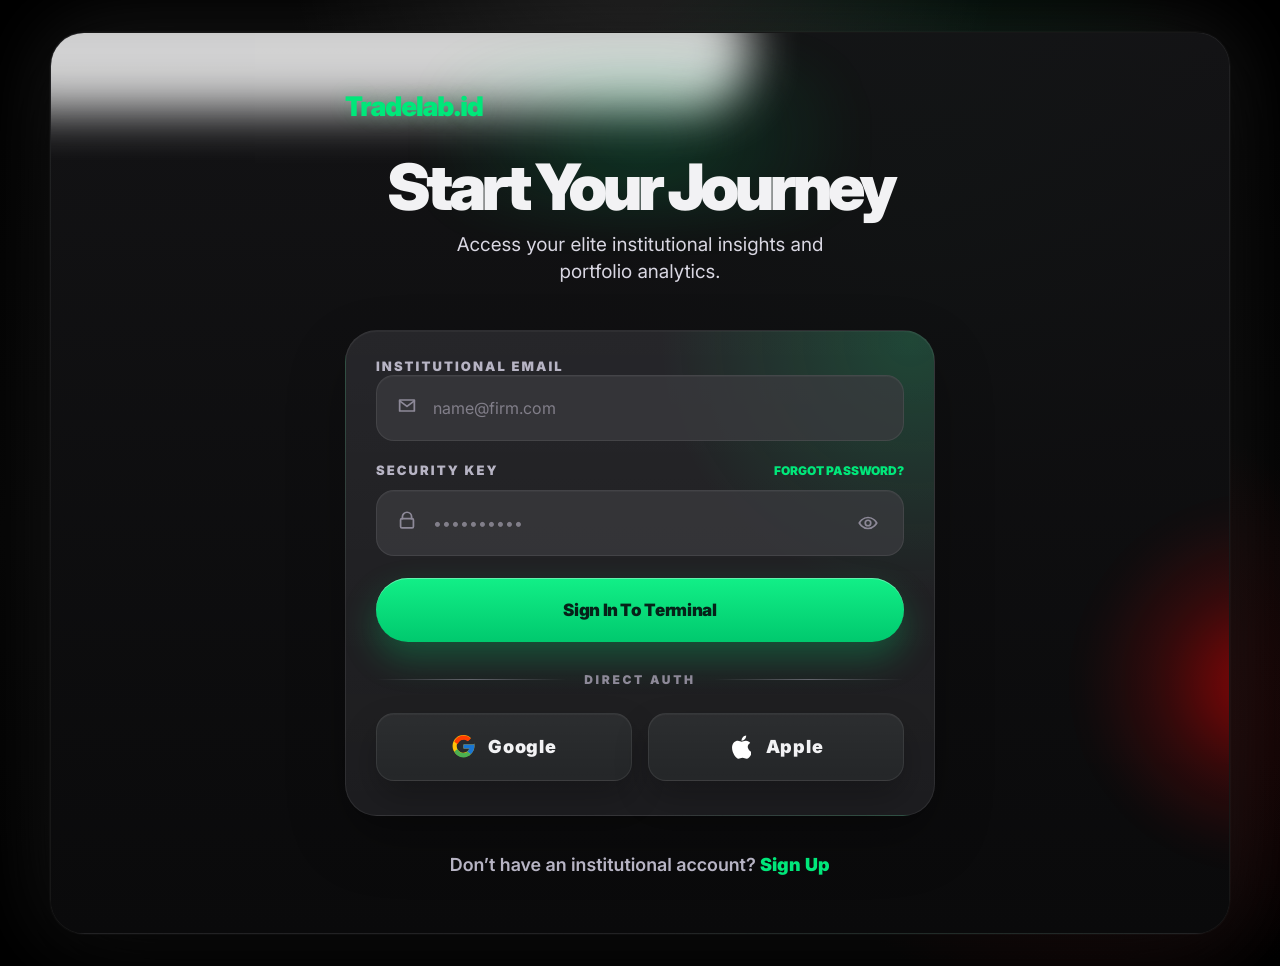
==== index.html @ b304cc85 "git" ====
<!DOCTYPE html>
<html lang="en">
<head>
  <meta charset="UTF-8" />
  <meta name="viewport" content="width=device-width, initial-scale=1.0" />
  <title>Tradelab.id — Trading Education</title>
  <link rel="preconnect" href="https://fonts.googleapis.com">
  <link rel="preconnect" href="https://fonts.gstatic.com" crossorigin>
  <link href="https://fonts.googleapis.com/css2?family=Inter:wght@400;500;600;700;800;900&display=swap" rel="stylesheet">
  <link rel="stylesheet" href="style.css" />
</head>
<body>
  <noscript>
    <main class="noscript-box">
      This website needs JavaScript enabled to run the learning dashboard.
    </main>
  </noscript>

  <div id="app" class="app-root"></div>

  <script src="script.js"></script>
</body>
</html>
---- style.css ----
/* ==========================================================
   Tradelab.id responsive interface
   File ini sengaja diberi komentar agar mudah dipelajari.
   ========================================================== */

:root {
  --bg: #030303;
  --bg-soft: #101011;
  --panel: #171719;
  --panel-2: #202023;
  --panel-3: #2f2f33;
  --field: #3a383d;
  --line: #2a2a2e;
  --text: #f2f2f4;
  --muted: #b7b4c4;
  --muted-2: #8d8998;
  --green: #00e77a;
  --green-deep: #00b965;
  --green-soft: rgba(0, 231, 122, 0.16);
  --danger: #ffb4b4;
  --warning: #ffbd86;
  --radius-xl: 36px;
  --radius-lg: 26px;
  --radius-md: 20px;
  --shadow-green: 0 0 22px rgba(0, 231, 122, .45), 0 0 70px rgba(0, 231, 122, .28);
  --shadow-card: 0 22px 60px rgba(0,0,0,.35);
  --font: "Inter", ui-sans-serif, system-ui, -apple-system, BlinkMacSystemFont, "Segoe UI", sans-serif;
}

* {
  box-sizing: border-box;
}

html {
  min-height: 100%;
  background: #000;
}

body {
  min-height: 100vh;
  margin: 0;
  color: var(--text);
  font-family: var(--font);
  background:
    radial-gradient(circle at 50% 8%, rgba(255,255,255,.07), transparent 26%),
    radial-gradient(circle at 80% 66%, rgba(255, 0, 0, .20), transparent 16%),
    #000;
}

button,
input,
select,
textarea {
  font: inherit;
}

button {
  border: 0;
  cursor: pointer;
}

button:disabled {
  cursor: not-allowed;
  opacity: .5;
}

.app-root {
  min-height: 100vh;
  display: grid;
  place-items: center;
  padding: 0;
}

.noscript-box {
  max-width: 520px;
  margin: 80px auto;
  padding: 24px;
  border-radius: 22px;
  color: white;
  background: var(--panel);
}

/* ===================== Layout utama ===================== */

.phone-shell {
  position: relative;
  width: 100%;
  max-width: 430px;
  min-height: 100vh;
  overflow: hidden;
  background:
    linear-gradient(180deg, #151516 0%, #0c0c0d 100%);
  box-shadow: 0 0 0 1px rgba(255,255,255,.04), 0 0 72px rgba(255,255,255,.18);
}

.phone-shell::before,
.phone-shell::after {
  content: "";
  position: absolute;
  pointer-events: none;
  z-index: 0;
  border-radius: 999px;
}

.phone-shell::before {
  width: 500px;
  height: 120px;
  left: -35px;
  top: -42px;
  background: rgba(255,255,255,.88);
  filter: blur(24px) contrast(160%);
  opacity: .92;
}

.phone-shell::after {
  width: 360px;
  height: 360px;
  right: -210px;
  bottom: 70px;
  background: radial-gradient(circle, rgba(255,0,0,.70), rgba(255,0,0,.20) 38%, transparent 70%);
  filter: blur(18px) contrast(155%);
  opacity: .76;
}

.screen {
  position: relative;
  z-index: 1;
  min-height: 100vh;
  padding: 0 24px 108px;
  background: linear-gradient(180deg, rgba(18,18,19,.96), rgba(13,13,14,.98));
}

.screen.no-nav {
  padding-bottom: 44px;
}

.auth-screen {
  min-height: 100vh;
  padding: 88px 24px 54px;
  background: #000;
}

.auth-card {
  position: relative;
  z-index: 2;
  width: 100%;
}

.brand-row {
  display: flex;
  align-items: center;
  justify-content: space-between;
  height: 86px;
  margin: 0 -24px 36px;
  padding: 0 24px;
  background: rgba(17,17,18,.95);
  border-bottom: 1px solid rgba(255,255,255,.03);
}

.brand-left {
  display: inline-flex;
  align-items: center;
  gap: 12px;
  min-width: 0;
}

.avatar {
  width: 42px;
  height: 42px;
  flex: 0 0 42px;
  display: grid;
  place-items: center;
  border-radius: 50%;
  color: #0d3022;
  background:
    radial-gradient(circle at 50% 25%, #ffffff 0 32%, #dff6ed 33% 100%);
  border: 3px solid rgba(0,231,122,.72);
  box-shadow: 0 0 0 2px rgba(0,0,0,.4);
  overflow: hidden;
}

.avatar::before {
  content: "👨🏻‍💻";
  font-size: 23px;
  transform: translateY(2px);
}

.brand-name,
.logo-text {
  color: var(--green);
  font-weight: 900;
  letter-spacing: -.04em;
}

.brand-name {
  font-size: 24px;
  white-space: nowrap;
}

.logo-text {
  font-size: 27px;
}

.balance-pill {
  min-width: 124px;
  padding: 12px 18px;
  border-radius: 999px;
  color: var(--green);
  text-align: center;
  font-size: 20px;
  font-weight: 900;
  letter-spacing: -.03em;
  background: #242426;
}

.streak-small {
  margin-top: -2px;
  color: var(--muted);
  font-size: 12px;
  font-weight: 900;
  text-transform: uppercase;
  letter-spacing: .08em;
}

/* ===================== Auth / Login / Signup ===================== */

.auth-title {
  margin: 0 0 12px;
  font-size: clamp(42px, 10vw, 64px);
  line-height: .96;
  font-weight: 900;
  letter-spacing: -.07em;
  text-align: center;
}

.auth-subtitle {
  max-width: 430px;
  margin: 0 auto 44px;
  color: var(--muted);
  font-size: 19px;
  line-height: 1.45;
  text-align: center;
}

.auth-panel {
  padding: 28px 30px 34px;
  border-radius: 36px;
  background:
    radial-gradient(circle at 90% 9%, rgba(0,231,122,.13), transparent 28%),
    linear-gradient(180deg, #201f21, #1c1b1d);
  box-shadow: var(--shadow-card);
}

.field-group {
  margin-bottom: 22px;
}

.field-line {
  display: flex;
  align-items: center;
  justify-content: space-between;
  gap: 16px;
  margin-bottom: 11px;
}

.field-label {
  display: block;
  color: var(--muted);
  font-size: 13px;
  font-weight: 900;
  letter-spacing: .16em;
  text-transform: uppercase;
}

.link-button {
  padding: 0;
  color: var(--green);
  background: transparent;
  font-size: 12px;
  font-weight: 900;
  text-transform: uppercase;
}

.form-input,
.form-select,
.time-input {
  width: 100%;
  height: 64px;
  padding: 0 22px;
  border: 1px solid rgba(255,255,255,.05);
  border-radius: 18px;
  color: var(--text);
  outline: none;
  background: var(--field);
  box-shadow: inset 0 1px 0 rgba(255,255,255,.03);
}

.form-input::placeholder {
  color: #817e89;
}

.input-with-icon {
  position: relative;
}

.input-with-icon .form-input {
  padding-left: 56px;
  padding-right: 56px;
}

.input-icon {
  position: absolute;
  left: 20px;
  top: 50%;
  color: var(--muted-2);
  transform: translateY(-50%);
  font-size: 20px;
}

.eye-button {
  position: absolute;
  right: 18px;
  top: 50%;
  width: 36px;
  height: 36px;
  display: grid;
  place-items: center;
  border-radius: 50%;
  color: var(--muted-2);
  background: transparent;
  transform: translateY(-50%);
}

.primary-btn {
  width: 100%;
  min-height: 64px;
  padding: 0 22px;
  border-radius: 999px;
  color: #062219;
  background: linear-gradient(180deg, var(--green), var(--green-deep));
  font-size: 17px;
  font-weight: 900;
  letter-spacing: -.02em;
  box-shadow: 0 14px 34px rgba(0,231,122,.25);
}

.primary-btn.large-glow {
  min-height: 74px;
  margin-top: 6px;
  border-radius: 28px;
  box-shadow: var(--shadow-green);
}

.secondary-btn,
.dark-btn,
.icon-round-btn {
  color: var(--text);
  background: var(--panel-2);
}

.secondary-btn,
.dark-btn {
  min-height: 56px;
  padding: 0 20px;
  border-radius: 18px;
  font-weight: 800;
}

.dark-btn {
  background: #2c2b2e;
}

.btn-row {
  display: flex;
  gap: 14px;
  align-items: center;
}

.divider {
  display: grid;
  grid-template-columns: 1fr auto 1fr;
  align-items: center;
  gap: 18px;
  margin: 30px 0 26px;
  color: var(--muted-2);
  font-size: 12px;
  font-weight: 900;
  letter-spacing: .22em;
  text-transform: uppercase;
}

.divider::before,
.divider::after {
  content: "";
  height: 1px;
  background: linear-gradient(90deg, transparent, rgba(183,180,196,.45), transparent);
}

.social-grid {
  display: grid;
  grid-template-columns: 1fr 1fr;
  gap: 18px;
}

.social-btn {
  min-height: 66px;
  display: flex;
  align-items: center;
  justify-content: center;
  gap: 12px;
  border-radius: 18px;
  color: var(--text);
  background: linear-gradient(180deg, #242828, #1d2221);
  font-size: 18px;
  font-weight: 900;
  letter-spacing: .07em;
}

.google-mark,
.apple-mark {
  width: 30px;
  height: 30px;
  display: grid;
  place-items: center;
  border-radius: 50%;
  background: #fff;
  color: #4285f4;
  font-weight: 900;
  letter-spacing: -.08em;
}

.apple-mark {
  background: transparent;
  color: #fff;
  font-size: 26px;
}

.auth-footer {
  margin-top: 38px;
  color: var(--muted);
  text-align: center;
  font-size: 18px;
  font-weight: 600;
}

.auth-footer button {
  padding: 0;
  color: var(--green);
  background: transparent;
  font-size: inherit;
  font-weight: 900;
}

.notice {
  margin: 16px 0 0;
  padding: 12px 14px;
  border-radius: 14px;
  color: var(--danger);
  background: rgba(255,180,180,.09);
  border: 1px solid rgba(255,180,180,.18);
  font-size: 13px;
  line-height: 1.45;
}

.notice.ok {
  color: var(--green);
  background: rgba(0,231,122,.09);
  border-color: rgba(0,231,122,.18);
}

/* ===================== Halaman konten ===================== */

.page-title {
  margin: 0 0 8px;
  font-size: clamp(42px, 10vw, 56px);
  line-height: .98;
  font-weight: 900;
  letter-spacing: -.07em;
}

.page-subtitle {
  margin: 0 0 30px;
  color: var(--muted);
  font-size: 19px;
  line-height: 1.45;
}

.hero-card,
.content-card,
.stat-card,
.course-card,
.lesson-card,
.setting-card,
.game-card,
.quiz-card,
.tip-card {
  border: 1px solid rgba(255,255,255,.04);
  background: var(--panel);
  box-shadow: var(--shadow-card);
}

.hero-card {
  margin-bottom: 34px;
  padding: 36px 30px;
  border-radius: var(--radius-xl);
  background:
    radial-gradient(circle at 82% 12%, rgba(0,231,122,.22), transparent 34%),
    linear-gradient(140deg, #232124, #1d1d20 56%, #113f2b);
}

.hero-card.green-hero {
  background:
    radial-gradient(circle at 84% 18%, rgba(0,231,122,.34), transparent 36%),
    linear-gradient(140deg, #1e1d20, #14452d 84%);
}

.pill {
  display: inline-flex;
  align-items: center;
  gap: 8px;
  min-height: 28px;
  padding: 0 14px;
  border-radius: 999px;
  color: #052116;
  background: var(--green);
  font-size: 11px;
  font-weight: 900;
  letter-spacing: .06em;
  text-transform: uppercase;
}

.pill.red {
  color: #fff;
  background: #ca0d2d;
}

.hero-title {
  margin: 18px 0 12px;
  font-size: 34px;
  line-height: 1.04;
  font-weight: 900;
  letter-spacing: -.06em;
}

.hero-copy {
  margin: 0 0 28px;
  max-width: 320px;
  color: var(--muted);
  font-size: 15px;
  line-height: 1.5;
}

.section-head {
  display: flex;
  align-items: center;
  justify-content: space-between;
  gap: 18px;
  margin: 28px 0 18px;
}

.section-title {
  margin: 0;
  font-size: 26px;
  font-weight: 900;
  letter-spacing: -.05em;
}

.view-link {
  color: var(--green);
  background: transparent;
  font-size: 13px;
  font-weight: 900;
  letter-spacing: .12em;
  text-transform: uppercase;
}

.course-grid,
.stat-grid {
  display: grid;
  grid-template-columns: 1fr 1fr;
  gap: 18px;
}

.course-card {
  position: relative;
  min-height: 250px;
  padding: 26px 22px;
  overflow: hidden;
  border-radius: 26px;
  text-align: left;
}

.course-card.wide {
  grid-column: 1 / -1;
  min-height: 136px;
}

.course-icon,
.setting-icon,
.game-icon,
.stat-icon {
  width: 58px;
  height: 58px;
  display: grid;
  place-items: center;
  margin-bottom: 28px;
  border-radius: 17px;
  color: var(--green);
  background: rgba(0,231,122,.12);
  font-size: 25px;
}

.course-card h3,
.game-card h3,
.setting-card h3 {
  margin: 0 0 14px;
  color: var(--text);
  font-size: 23px;
  line-height: 1.18;
  font-weight: 900;
  letter-spacing: -.04em;
}

.course-card p,
.game-card p,
.setting-card p,
.tip-card p {
  margin: 0;
  color: var(--muted);
  font-size: 14px;
  line-height: 1.45;
}

.course-thumb {
  width: 100%;
  height: 72px;
  margin-top: 26px;
  border-radius: 12px;
  background:
    linear-gradient(160deg, rgba(0,231,122,.08), rgba(255,255,255,.05)),
    repeating-linear-gradient(90deg, rgba(255,255,255,.07) 0 2px, transparent 2px 13px),
    #111;
  opacity: .58;
}

.tip-card {
  display: flex;
  gap: 20px;
  align-items: center;
  margin-top: 26px;
  padding: 26px 24px;
  border-radius: 28px;
}

.tip-card .course-icon {
  flex: 0 0 58px;
  margin: 0;
}

/* ===================== List chapter dan lesson ===================== */

.back-bar {
  display: flex;
  align-items: center;
  justify-content: space-between;
  height: 74px;
  margin: 0 -24px 42px;
  padding: 0 24px;
  background: rgba(17,17,18,.96);
}

.back-btn {
  display: inline-flex;
  align-items: center;
  gap: 10px;
  padding: 0;
  color: var(--muted-2);
  background: transparent;
  font-size: 18px;
  font-weight: 700;
}

.chapter-list {
  display: grid;
  gap: 22px;
}

.chapter-btn {
  width: 100%;
  min-height: 86px;
  padding: 22px 26px;
  border-radius: 24px;
  color: var(--text);
  background: var(--panel);
  text-align: left;
  font-size: 21px;
  line-height: 1.3;
  font-weight: 900;
  box-shadow: inset 0 0 0 1px rgba(255,255,255,.04);
}

.chapter-meta {
  display: block;
  margin-top: 6px;
  color: var(--muted-2);
  font-size: 12px;
  font-weight: 800;
  letter-spacing: .08em;
  text-transform: uppercase;
}

.lesson-card {
  padding: 30px 27px;
  border-radius: 28px;
}

.lesson-card p,
.lesson-card li {
  color: var(--muted);
  font-size: 18px;
  line-height: 1.66;
}

.lesson-card h3 {
  margin: 28px 0 10px;
  font-size: 20px;
  line-height: 1.25;
}

.lesson-card strong {
  color: #dad8e4;
}

.lesson-card ul,
.lesson-card ol {
  padding-left: 22px;
}

.lesson-actions {
  display: grid;
  gap: 12px;
  margin-top: 24px;
}

.candle-diagram {
  display: grid;
  grid-template-columns: 1fr 1fr;
  gap: 46px;
  align-items: end;
  margin: 28px 0;
  padding: 34px 24px;
  border-radius: 4px;
  background: #16151a;
}

.candle {
  position: relative;
  height: 150px;
  display: flex;
  align-items: center;
  justify-content: center;
}

.candle::before {
  content: "";
  position: absolute;
  top: 0;
  bottom: 0;
  width: 2px;
  background: #e8e8ea;
}

.candle-body {
  position: relative;
  z-index: 1;
  width: 56px;
  height: 104px;
  border: 2px solid #e8e8ea;
  background: #38be6c;
}

.candle.red .candle-body {
  background: #ef3437;
}

.candle-label {
  position: absolute;
  right: -34px;
  color: #fff;
  font-size: 8px;
  font-weight: 900;
  white-space: nowrap;
}

.candle-label.top { top: 0; }
.candle-label.mid { top: 42px; }
.candle-label.low { bottom: 42px; }
.candle-label.bottom { bottom: 0; }

/* ===================== Games / Quiz ===================== */

.game-list {
  display: grid;
  gap: 24px;
}

.game-card {
  position: relative;
  padding: 26px 24px;
  border-radius: 27px;
  text-align: left;
  background: linear-gradient(145deg, #242426, #1b1b1d);
}

.game-card.image-card::before {
  content: "";
  display: block;
  height: 130px;
  margin-bottom: 28px;
  border-radius: 14px;
  background:
    radial-gradient(circle at 55% 70%, rgba(0,231,122,.25), transparent 38%),
    repeating-linear-gradient(90deg, rgba(0,231,122,.20) 0 1px, transparent 1px 9px),
    linear-gradient(160deg, #051412, #151515);
}

.score-label {
  margin-top: 28px;
  color: var(--muted-2);
  font-size: 10px;
  font-weight: 800;
  letter-spacing: .12em;
  text-transform: uppercase;
}

.score-value {
  color: var(--green);
  font-size: 16px;
  font-weight: 900;
}

.quiz-card {
  margin-bottom: 18px;
  padding: 24px;
  border-radius: 24px;
}

.quiz-question {
  margin: 0 0 18px;
  font-size: 18px;
  line-height: 1.35;
  font-weight: 800;
}

.answer-grid {
  display: grid;
  gap: 10px;
}

.answer-option {
  display: flex;
  gap: 10px;
  align-items: flex-start;
  padding: 14px;
  border: 1px solid rgba(255,255,255,.04);
  border-radius: 14px;
  color: var(--muted);
  background: #232326;
}

.answer-option input {
  margin-top: 3px;
  accent-color: var(--green);
}

.quiz-result {
  margin: 20px 0;
  padding: 18px;
  border-radius: 18px;
  color: var(--green);
  background: rgba(0,231,122,.10);
  line-height: 1.5;
}

/* ===================== Profile ===================== */

.progress-wrap {
  display: grid;
  place-items: center;
  margin: 10px 0 32px;
}

.progress-ring {
  position: relative;
  width: 256px;
  height: 256px;
  display: grid;
  place-items: center;
  border-radius: 50%;
  background: conic-gradient(var(--green) var(--progress), #111113 0);
  box-shadow: 0 0 75px rgba(0,231,122,.13);
}

.progress-ring::before {
  content: "";
  position: absolute;
  inset: 20px;
  border-radius: 50%;
  background: #151517;
}

.progress-inner {
  position: relative;
  z-index: 1;
  text-align: center;
}

.progress-number {
  display: block;
  font-size: 50px;
  line-height: 1;
  font-weight: 900;
  letter-spacing: -.07em;
}

.progress-label {
  color: var(--muted);
  font-size: 13px;
  font-weight: 700;
  letter-spacing: .16em;
  text-transform: uppercase;
}

.level-pill {
  display: inline-flex;
  margin-top: 24px;
  padding: 13px 38px;
  border-radius: 999px;
  color: #052116;
  background: var(--green-deep);
  font-weight: 900;
}

.stat-card {
  min-height: 132px;
  padding: 22px;
  border-radius: 22px;
}

.stat-icon {
  margin-bottom: 22px;
}

.stat-number {
  display: block;
  color: var(--text);
  font-size: 34px;
  font-weight: 900;
  letter-spacing: -.06em;
}

.stat-label {
  color: var(--muted);
  font-size: 13px;
  font-weight: 700;
  letter-spacing: .04em;
  text-transform: uppercase;
}

.badge-row {
  display: flex;
  gap: 18px;
  justify-content: space-between;
  margin-top: 18px;
}

.badge {
  width: 64px;
  height: 64px;
  display: grid;
  place-items: center;
  border-radius: 50%;
  color: var(--muted-2);
  background: #2a2a2d;
  font-size: 24px;
}

.badge.active {
  color: var(--green);
  background: rgba(0,231,122,.13);
  border: 1px solid rgba(0,231,122,.45);
}

.profile-name-box {
  margin: 0 0 22px;
  padding: 18px;
  border-radius: 22px;
  background: var(--panel);
}

/* ===================== Settings ===================== */

.settings-list {
  display: grid;
  gap: 18px;
}

.setting-card {
  display: grid;
  grid-template-columns: 62px 1fr auto;
  gap: 18px;
  align-items: center;
  min-height: 96px;
  padding: 18px;
  border-radius: 22px;
  text-align: left;
}

.setting-card .setting-icon {
  margin: 0;
}

.setting-card h3 {
  margin-bottom: 5px;
}

.chevron {
  color: var(--muted);
  font-size: 32px;
  line-height: 1;
}

.toggle {
  position: relative;
  width: 64px;
  height: 34px;
  border-radius: 999px;
  background: #38383d;
}

.toggle::after {
  content: "";
  position: absolute;
  top: 5px;
  left: 5px;
  width: 24px;
  height: 24px;
  border-radius: 50%;
  background: #0d0d0e;
  transition: transform .22s ease;
}

.toggle.active {
  background: var(--green);
}

.toggle.active::after {
  transform: translateX(30px);
}

.settings-subpanel {
  grid-column: 1 / -1;
  display: grid;
  gap: 12px;
  margin-top: 12px;
}

.signout-btn {
  width: 100%;
  min-height: 58px;
  margin: 44px 0 28px;
  border-radius: 999px;
  color: var(--danger);
  background: #111113;
  border: 1px solid rgba(255,255,255,.05);
  font-size: 18px;
  font-weight: 900;
}

.version-text {
  color: rgba(183,180,196,.52);
  text-align: center;
  font-size: 12px;
  font-weight: 800;
  letter-spacing: .22em;
  text-transform: uppercase;
}

/* ===================== Navbar ===================== */

.bottom-nav {
  position: fixed;
  left: 50%;
  bottom: 0;
  z-index: 20;
  width: 100%;
  max-width: 430px;
  display: grid;
  grid-template-columns: repeat(5, 1fr);
  gap: 0;
  padding: 11px 6px 16px;
  border-radius: 24px 24px 0 0;
  background: #252525;
  transform: translateX(-50%);
}

.nav-btn {
  display: grid;
  justify-items: center;
  gap: 4px;
  color: #98989d;
  background: transparent;
  font-size: 10px;
  font-weight: 800;
  letter-spacing: .04em;
  text-transform: uppercase;
}

.nav-btn .nav-icon {
  font-size: 22px;
  line-height: 1;
}

.nav-btn.active {
  color: var(--green);
}

/* ===================== Desktop responsive ===================== */

@media (min-width: 860px) {
  .app-root {
    padding: 32px;
  }

  .phone-shell {
    max-width: 1180px;
    min-height: calc(100vh - 64px);
    border-radius: 34px;
  }

  .phone-shell::before {
    width: 780px;
    left: -80px;
  }

  .screen {
    min-height: calc(100vh - 64px);
    padding: 0 48px 120px;
  }

  .auth-screen {
    display: grid;
    place-items: center;
    padding: 44px;
  }

  .auth-card {
    max-width: 560px;
  }

  .desktop-grid {
    display: grid;
    grid-template-columns: minmax(320px, .9fr) minmax(420px, 1.45fr);
    gap: 34px;
    align-items: start;
  }

  .desktop-wide-grid {
    display: grid;
    grid-template-columns: repeat(3, 1fr);
    gap: 24px;
  }

  .desktop-span-2 {
    grid-column: span 2;
  }

  .course-grid {
    grid-template-columns: repeat(3, 1fr);
  }

  .course-card.wide {
    grid-column: span 2;
  }

  .stat-grid {
    grid-template-columns: repeat(4, 1fr);
  }

  .game-list {
    grid-template-columns: repeat(3, 1fr);
  }

  .chapter-list {
    grid-template-columns: repeat(2, minmax(0, 1fr));
  }

  .lesson-card {
    max-width: 860px;
  }

  .bottom-nav {
    max-width: 1180px;
    left: 50%;
    bottom: 32px;
    border-radius: 24px;
  }
}

@media (max-width: 380px) {
  .screen,
  .auth-screen {
    padding-left: 18px;
    padding-right: 18px;
  }

  .brand-row,
  .back-bar {
    margin-left: -18px;
    margin-right: -18px;
    padding-left: 18px;
    padding-right: 18px;
  }

  .auth-panel {
    padding: 24px 20px 30px;
  }

  .social-grid,
  .course-grid,
  .stat-grid {
    grid-template-columns: 1fr;
  }
}

/* ===================== Professional polish v2 ===================== */
:root {
  --bg-ink: #050607;
  --surface-glass: rgba(24, 24, 27, .74);
  --surface-raised: rgba(31, 31, 34, .88);
  --surface-elevated: rgba(37, 37, 41, .92);
  --stroke-subtle: rgba(255,255,255,.075);
  --stroke-strong: rgba(255,255,255,.12);
  --text-soft: #d9d7e2;
  --ease: cubic-bezier(.2,.8,.2,1);
}

html {
  scroll-behavior: smooth;
}

body {
  background:
    radial-gradient(circle at 50% -8%, rgba(255,255,255,.12), transparent 30%),
    radial-gradient(circle at 72% 18%, rgba(0,231,122,.11), transparent 26%),
    radial-gradient(circle at 85% 74%, rgba(255,24,24,.20), transparent 24%),
    linear-gradient(180deg, #000, #040404 55%, #000);
  text-rendering: geometricPrecision;
  -webkit-font-smoothing: antialiased;
}

.phone-shell {
  background:
    radial-gradient(circle at 74% 18%, rgba(0,231,122,.10), transparent 28%),
    linear-gradient(180deg, #151517, #09090a 72%);
  border: 1px solid rgba(255,255,255,.055);
  box-shadow:
    0 0 0 1px rgba(255,255,255,.025),
    0 34px 100px rgba(0,0,0,.68),
    0 0 90px rgba(255,255,255,.12);
}

.screen,
.auth-screen {
  background:
    linear-gradient(180deg, rgba(19,19,21,.94), rgba(10,10,11,.985)),
    radial-gradient(circle at 72% 16%, rgba(0,231,122,.09), transparent 30%);
}

.brand-row,
.back-bar,
.bottom-nav {
  backdrop-filter: blur(22px) saturate(135%);
  -webkit-backdrop-filter: blur(22px) saturate(135%);
}

.brand-row,
.back-bar {
  background: rgba(17,17,19,.82);
  border-bottom: 1px solid var(--stroke-subtle);
  box-shadow: 0 18px 48px rgba(0,0,0,.20);
}

.auth-card {
  isolation: isolate;
}

.auth-card::before {
  content: "";
  position: absolute;
  inset: -28px -28px auto;
  height: 150px;
  z-index: -1;
  border-radius: 999px;
  background: radial-gradient(circle, rgba(0,231,122,.18), transparent 68%);
  filter: blur(28px);
  opacity: .9;
}

.logo-text,
.brand-name {
  text-shadow: 0 0 22px rgba(0,231,122,.18);
}

.auth-title,
.page-title,
.hero-title,
.section-title {
  text-wrap: balance;
}

.auth-subtitle,
.page-subtitle,
.hero-copy,
.course-card p,
.game-card p,
.setting-card p,
.tip-card p,
.lesson-card p,
.lesson-card li {
  color: var(--text-soft);
}

.auth-panel,
.course-card,
.game-card,
.stat-card,
.setting-card,
.tip-card,
.lesson-card,
.quiz-card,
.content-card,
.profile-name-box {
  background:
    linear-gradient(180deg, rgba(255,255,255,.035), rgba(255,255,255,.006)),
    var(--surface-raised);
  border: 1px solid var(--stroke-subtle);
  box-shadow:
    inset 0 1px 0 rgba(255,255,255,.04),
    0 24px 60px rgba(0,0,0,.24);
}

.auth-panel {
  border-radius: 32px;
  background:
    radial-gradient(circle at 96% 2%, rgba(0,231,122,.17), transparent 34%),
    linear-gradient(180deg, rgba(255,255,255,.052), rgba(255,255,255,.012)),
    rgba(29,29,32,.88);
}

.form-input,
.form-select,
.time-input {
  height: 66px;
  border-color: rgba(255,255,255,.075);
  background: rgba(59,58,63,.76);
  transition: border-color .2s var(--ease), box-shadow .2s var(--ease), background .2s var(--ease);
}

.form-input:focus,
.form-select:focus,
.time-input:focus {
  border-color: rgba(0,231,122,.70);
  background: rgba(65,64,70,.9);
  box-shadow: 0 0 0 4px rgba(0,231,122,.12), inset 0 1px 0 rgba(255,255,255,.05);
}

.primary-btn,
.secondary-btn,
.dark-btn,
.social-btn,
.chapter-btn,
.course-card,
.game-card,
.setting-card,
.signout-btn,
.icon-round-btn,
.view-link,
.link-button,
.auth-footer button,
.nav-btn {
  transition: transform .22s var(--ease), filter .22s var(--ease), border-color .22s var(--ease), background .22s var(--ease), color .22s var(--ease), box-shadow .22s var(--ease);
}

.primary-btn {
  background: linear-gradient(180deg, #12ef87 0%, #00c96e 100%);
  box-shadow: 0 16px 34px rgba(0,231,122,.26), inset 0 1px 0 rgba(255,255,255,.32);
}

.primary-btn:hover,
.secondary-btn:hover,
.dark-btn:hover,
.social-btn:hover,
.course-card:hover,
.game-card:hover,
.setting-card:hover,
.chapter-btn:hover,
.signout-btn:hover,
.icon-round-btn:hover {
  transform: translateY(-2px);
}

.primary-btn:active,
.secondary-btn:active,
.dark-btn:active,
.social-btn:active,
.course-card:active,
.game-card:active,
.setting-card:active,
.chapter-btn:active,
.signout-btn:active,
.icon-round-btn:active,
.nav-btn:active {
  transform: translateY(0) scale(.985);
}

.social-grid {
  gap: 16px;
}

.social-btn {
  min-height: 68px;
  border: 1px solid rgba(255,255,255,.08);
  background:
    linear-gradient(180deg, rgba(255,255,255,.045), rgba(255,255,255,.01)),
    #222426;
  box-shadow: 0 16px 34px rgba(0,0,0,.24), inset 0 1px 0 rgba(255,255,255,.04);
  letter-spacing: .04em;
}

.social-btn:hover {
  border-color: rgba(255,255,255,.14);
  background:
    linear-gradient(180deg, rgba(255,255,255,.07), rgba(255,255,255,.018)),
    #282a2d;
}

.social-logo {
  width: 25px;
  height: 25px;
  object-fit: contain;
  display: block;
}

.google-mark,
.apple-mark {
  display: none;
}

.avatar {
  background: radial-gradient(circle at 50% 40%, #fff, #dff7ec);
  border-color: rgba(0,231,122,.9);
  box-shadow: 0 0 0 5px rgba(0,231,122,.08), 0 10px 24px rgba(0,0,0,.32);
}

.avatar::before {
  content: none;
}

.avatar svg {
  width: 100%;
  height: 100%;
}

.icon-svg {
  width: 1.1em;
  height: 1.1em;
  display: inline-grid;
  place-items: center;
  color: currentColor;
  line-height: 0;
}

.icon-svg svg {
  width: 100%;
  height: 100%;
  display: block;
}

.inline-icon {
  width: 13px;
  height: 13px;
  color: var(--green);
  transform: translateY(2px);
}

.input-icon .icon-svg,
.eye-button .icon-svg {
  width: 22px;
  height: 22px;
}

.eye-button:hover {
  color: var(--green);
  background: rgba(0,231,122,.08);
}

.course-icon,
.setting-icon,
.game-icon,
.stat-icon {
  background:
    linear-gradient(180deg, rgba(0,231,122,.18), rgba(0,231,122,.08));
  border: 1px solid rgba(0,231,122,.12);
  box-shadow: inset 0 1px 0 rgba(255,255,255,.04);
  font-size: 26px;
}

.course-icon .icon-svg,
.setting-icon .icon-svg,
.game-icon .icon-svg,
.stat-icon .icon-svg {
  width: 28px;
  height: 28px;
}

.course-card,
.game-card,
.setting-card,
.chapter-btn {
  background:
    radial-gradient(circle at 92% 0%, rgba(0,231,122,.055), transparent 34%),
    linear-gradient(180deg, rgba(255,255,255,.035), rgba(255,255,255,.006)),
    #1f1f22;
}

.course-card:hover,
.game-card:hover,
.setting-card:hover,
.chapter-btn:hover {
  border-color: rgba(0,231,122,.20);
  box-shadow:
    inset 0 1px 0 rgba(255,255,255,.055),
    0 28px 70px rgba(0,0,0,.34),
    0 0 34px rgba(0,231,122,.055);
}

.hero-card {
  border: 1px solid rgba(0,231,122,.15);
  background:
    radial-gradient(circle at 82% 8%, rgba(0,231,122,.26), transparent 36%),
    linear-gradient(145deg, rgba(255,255,255,.04), rgba(255,255,255,.006)),
    linear-gradient(140deg, #242226, #1d1d20 52%, #0f3e2a);
  box-shadow:
    inset 0 1px 0 rgba(255,255,255,.055),
    0 26px 70px rgba(0,0,0,.30);
}

.hero-card.green-hero {
  background:
    radial-gradient(circle at 88% 16%, rgba(18,239,135,.30), transparent 40%),
    linear-gradient(145deg, rgba(255,255,255,.045), rgba(255,255,255,.006)),
    linear-gradient(140deg, #1f1e22, #103b28 86%);
}

.course-thumb,
.game-card.image-card::before {
  border: 1px solid rgba(0,231,122,.08);
  box-shadow: inset 0 0 28px rgba(0,231,122,.06);
}

.progress-ring {
  background: conic-gradient(#12ef87 var(--progress), rgba(255,255,255,.06) 0);
  box-shadow: 0 0 0 1px rgba(0,231,122,.09), 0 0 85px rgba(0,231,122,.14);
}

.badge {
  border: 1px solid rgba(255,255,255,.055);
}

.badge .icon-svg {
  width: 27px;
  height: 27px;
}

.bottom-nav {
  padding: 10px 8px 14px;
  background: rgba(35,35,37,.84);
  border: 1px solid rgba(255,255,255,.06);
  border-bottom: 0;
  box-shadow: 0 -18px 46px rgba(0,0,0,.34), inset 0 1px 0 rgba(255,255,255,.04);
}

.nav-btn {
  gap: 5px;
  border-radius: 16px;
  padding: 8px 4px;
}

.nav-btn .nav-icon {
  width: 24px;
  height: 24px;
  font-size: inherit;
}

.nav-btn.active {
  color: var(--green);
  background: rgba(0,231,122,.07);
}

.nav-btn.active .nav-icon {
  filter: drop-shadow(0 0 10px rgba(0,231,122,.45));
}

.toggle {
  box-shadow: inset 0 1px 0 rgba(255,255,255,.06);
}

.version-text {
  opacity: .82;
}

@media (min-width: 860px) {
  .phone-shell {
    overflow: clip;
  }

  .auth-card {
    max-width: 590px;
  }

  .screen {
    display: block;
  }

  .course-card,
  .game-card,
  .setting-card,
  .chapter-btn {
    border-radius: 28px;
  }

  .hero-card {
    border-radius: 34px;
  }
}

@media (prefers-reduced-motion: reduce) {
  *, *::before, *::after {
    transition: none !important;
    scroll-behavior: auto !important;
  }
}
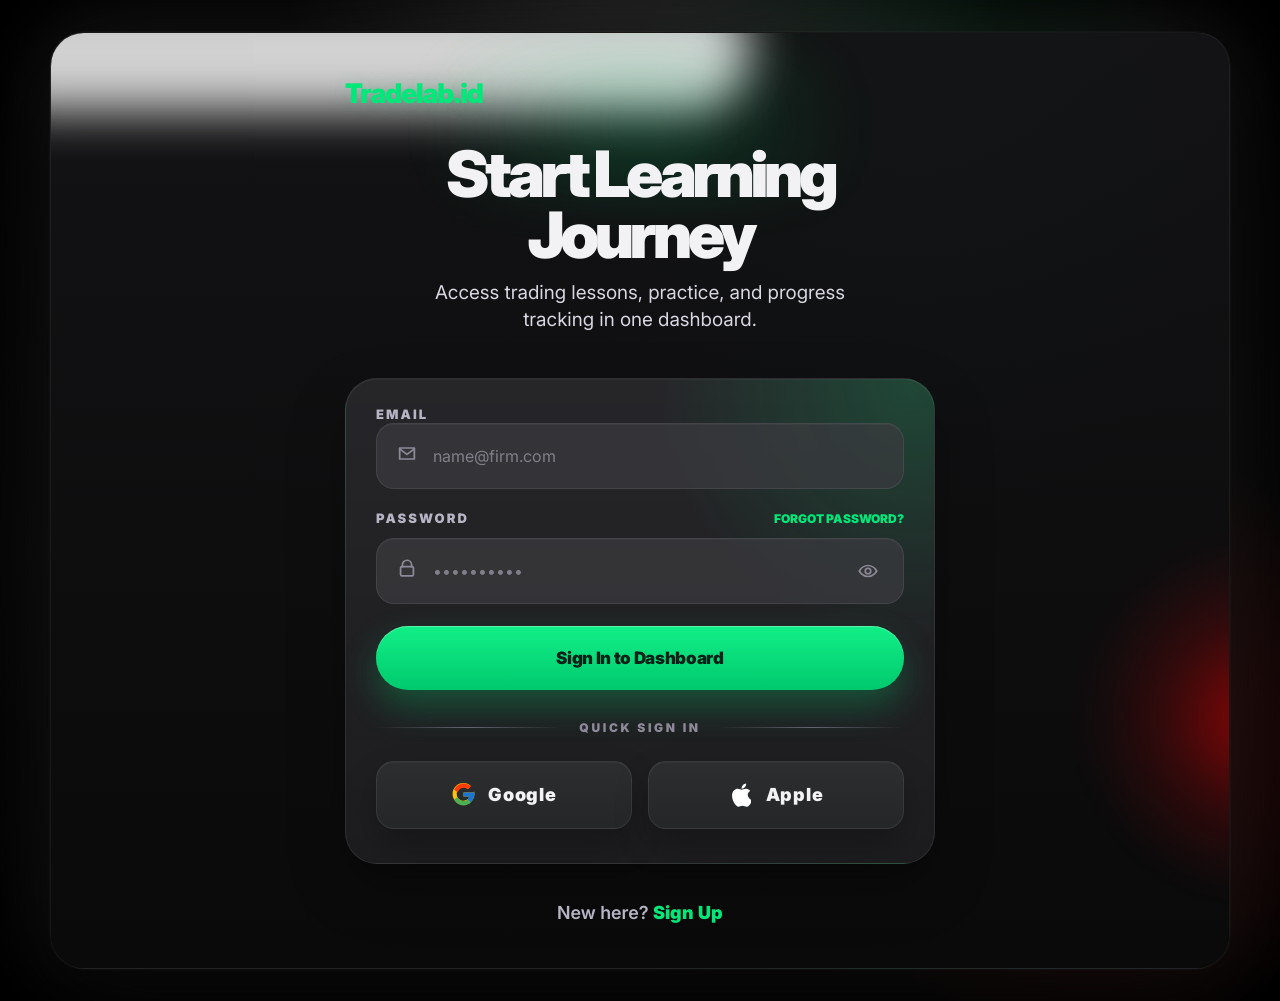
==== commit 0788860e: "REVISI" ====
--- a/index.html
+++ b/index.html
@@ -4,6 +4,7 @@
   <meta charset="UTF-8" />
   <meta name="viewport" content="width=device-width, initial-scale=1.0" />
   <title>Tradelab.id — Trading Education</title>
+  <base href="./">
   <link rel="preconnect" href="https://fonts.googleapis.com">
   <link rel="preconnect" href="https://fonts.gstatic.com" crossorigin>
   <link href="https://fonts.googleapis.com/css2?family=Inter:wght@400;500;600;700;800;900&display=swap" rel="stylesheet">
@@ -18,6 +19,14 @@
 
   <div id="app" class="app-root"></div>
 
+  <script>
+    if (location.protocol === 'file:' && window.top !== window.self) {
+      const app = document.getElementById('app');
+      if (app) {
+        app.innerHTML = '<main class="noscript-box">This app should be opened from a local web server (http://localhost), not directly via file://.</main>';
+      }
+    }
+  </script>
   <script src="script.js"></script>
 </body>
 </html>
--- a/style.css
+++ b/style.css
@@ -1,8 +1,3 @@
-/* ==========================================================
-   Tradelab.id responsive interface
-   File ini sengaja diberi komentar agar mudah dipelajari.
-   ========================================================== */
-
 :root {
   --bg: #030303;
   --bg-soft: #101011;
@@ -193,8 +188,11 @@
 }
 
 .brand-name {
+  max-width: 230px;
+  overflow: hidden;
   font-size: 24px;
   white-space: nowrap;
+  text-overflow: ellipsis;
 }
 
 .logo-text {
@@ -211,6 +209,33 @@
   font-weight: 900;
   letter-spacing: -.03em;
   background: #242426;
+}
+
+.top-day-pill {
+  min-width: 58px;
+  display: inline-flex;
+  align-items: center;
+  justify-content: center;
+  gap: 0;
+  padding: 10px 12px;
+  border-radius: 999px;
+  color: #ffb84d;
+  background: rgba(255, 149, 0, .13);
+  border: 1px solid rgba(255, 184, 77, .22);
+  font-size: 18px;
+  font-weight: 900;
+  letter-spacing: -.03em;
+  white-space: nowrap;
+}
+
+.top-day-number {
+  font-size: 18px;
+  line-height: 1;
+}
+
+.fire-logo {
+  font-size: 18px;
+  line-height: 1;
 }
 
 .streak-small {
@@ -342,6 +367,19 @@
   font-weight: 900;
   letter-spacing: -.02em;
   box-shadow: 0 14px 34px rgba(0,231,122,.25);
+}
+
+.practice-actions {
+  display: grid;
+  gap: 12px;
+  margin-top: 24px;
+}
+
+.external-demo-link {
+  display: inline-flex;
+  align-items: center;
+  justify-content: center;
+  text-decoration: none;
 }
 
 .primary-btn.large-glow {
@@ -1651,3 +1689,237 @@
     scroll-behavior: auto !important;
   }
 }
+
+
+.stat-grid .stat-card:last-child:nth-child(3) {
+  grid-column: 1 / -1;
+}
+
+
+/* ===================== Modern Learn & Trading Basics Revision ===================== */
+.course-overview-card,
+.lesson-hero-card {
+  position: relative;
+  overflow: hidden;
+  margin-bottom: 24px;
+  padding: 28px 24px;
+  border: 1px solid rgba(0,231,122,.16);
+  border-radius: 32px;
+  background:
+    radial-gradient(circle at 86% 0%, rgba(0,231,122,.20), transparent 32%),
+    radial-gradient(circle at 6% 100%, rgba(78,148,255,.09), transparent 36%),
+    linear-gradient(180deg, rgba(255,255,255,.045), rgba(255,255,255,.012)),
+    rgba(26,26,29,.92);
+  box-shadow:
+    inset 0 1px 0 rgba(255,255,255,.06),
+    0 28px 80px rgba(0,0,0,.34);
+}
+
+.course-overview-card::after,
+.lesson-hero-card::after {
+  content: "";
+  position: absolute;
+  right: -42px;
+  bottom: -54px;
+  width: 150px;
+  height: 150px;
+  border-radius: 50%;
+  background: radial-gradient(circle, rgba(0,231,122,.16), transparent 62%);
+  filter: blur(4px);
+  pointer-events: none;
+}
+
+.overview-metrics {
+  display: flex;
+  flex-wrap: wrap;
+  gap: 10px;
+  margin-top: 22px;
+}
+
+.overview-metrics span,
+.lesson-kicker {
+  display: inline-flex;
+  align-items: center;
+  min-height: 30px;
+  padding: 0 12px;
+  border: 1px solid rgba(255,255,255,.08);
+  border-radius: 999px;
+  color: #dffdf0;
+  background: rgba(255,255,255,.045);
+  font-size: 11px;
+  font-weight: 900;
+  letter-spacing: .08em;
+  text-transform: uppercase;
+}
+
+.modern-chapter-list {
+  gap: 14px;
+}
+
+.modern-chapter-list .chapter-btn {
+  display: grid;
+  grid-template-columns: 52px 1fr 26px;
+  align-items: center;
+  gap: 16px;
+  min-height: 94px;
+  padding: 18px 18px;
+  border-radius: 24px;
+  background:
+    linear-gradient(135deg, rgba(255,255,255,.048), rgba(255,255,255,.008)),
+    rgba(30,30,33,.92);
+}
+
+.chapter-index {
+  width: 52px;
+  height: 52px;
+  display: grid;
+  place-items: center;
+  border-radius: 18px;
+  color: var(--green);
+  background: rgba(0,231,122,.10);
+  border: 1px solid rgba(0,231,122,.14);
+  font-size: 15px;
+  font-weight: 950;
+}
+
+.chapter-title-wrap {
+  min-width: 0;
+  display: grid;
+  gap: 5px;
+}
+
+.chapter-title-wrap strong {
+  font-size: 18px;
+  line-height: 1.22;
+  letter-spacing: -.03em;
+}
+
+.chapter-arrow {
+  color: var(--green);
+  font-size: 28px;
+  line-height: 1;
+  transform: translateY(-1px);
+}
+
+.lesson-hero-card .page-title,
+.course-overview-card .page-title {
+  margin-top: 16px;
+  font-size: clamp(34px, 8vw, 48px);
+  letter-spacing: -.055em;
+}
+
+.modern-lesson-card {
+  padding: 24px;
+  border-radius: 30px;
+}
+
+.modern-lesson-card .lesson-lead {
+  margin-top: 0;
+  padding: 18px 18px;
+  border: 1px solid rgba(0,231,122,.12);
+  border-radius: 22px;
+  color: #e9e8ef;
+  background:
+    radial-gradient(circle at 90% 0%, rgba(0,231,122,.09), transparent 32%),
+    rgba(255,255,255,.035);
+  font-size: 17px;
+  line-height: 1.68;
+}
+
+.lesson-grid {
+  display: grid;
+  grid-template-columns: 1fr 1fr;
+  gap: 12px;
+  margin: 18px 0;
+}
+
+.mini-card {
+  padding: 16px;
+  border: 1px solid rgba(255,255,255,.065);
+  border-radius: 20px;
+  background:
+    linear-gradient(180deg, rgba(255,255,255,.04), rgba(255,255,255,.01)),
+    rgba(20,20,22,.72);
+}
+
+.mini-card h3 {
+  margin: 0 0 8px;
+  color: var(--green);
+  font-size: 14px;
+  line-height: 1.2;
+  letter-spacing: -.02em;
+}
+
+.mini-card p {
+  margin: 0;
+  font-size: 13px;
+  line-height: 1.55;
+}
+
+.note-box {
+  margin: 22px 0 4px;
+  padding: 18px 18px;
+  border-left: 4px solid var(--green);
+  border-radius: 18px;
+  color: #e8fcef;
+  background: rgba(0,231,122,.075);
+  line-height: 1.58;
+}
+
+.lesson-checklist li {
+  margin: 10px 0;
+}
+
+.modern-lesson-card h3 {
+  color: #f5f5f7;
+  font-size: 19px;
+  letter-spacing: -.025em;
+}
+
+.modern-lesson-card p,
+.modern-lesson-card li {
+  font-size: 16px;
+  line-height: 1.72;
+}
+
+.modern-lesson-card .lesson-actions {
+  position: sticky;
+  bottom: 0;
+  z-index: 4;
+  margin: 28px -24px -24px;
+  padding: 16px 24px 18px;
+  border-top: 1px solid rgba(255,255,255,.06);
+  background: rgba(18,18,20,.82);
+  backdrop-filter: blur(18px) saturate(140%);
+  -webkit-backdrop-filter: blur(18px) saturate(140%);
+}
+
+.candle-diagram {
+  margin: 24px 0;
+  border-radius: 24px;
+  background:
+    linear-gradient(180deg, rgba(255,255,255,.04), rgba(255,255,255,.012)),
+    rgba(13,13,15,.76);
+}
+
+@media (max-width: 520px) {
+  .lesson-grid {
+    grid-template-columns: 1fr;
+  }
+
+  .modern-chapter-list .chapter-btn {
+    grid-template-columns: 46px 1fr 20px;
+    gap: 12px;
+    padding: 16px;
+  }
+
+  .chapter-index {
+    width: 46px;
+    height: 46px;
+    border-radius: 15px;
+  }
+
+  .chapter-title-wrap strong {
+    font-size: 16px;
+  }
+}
